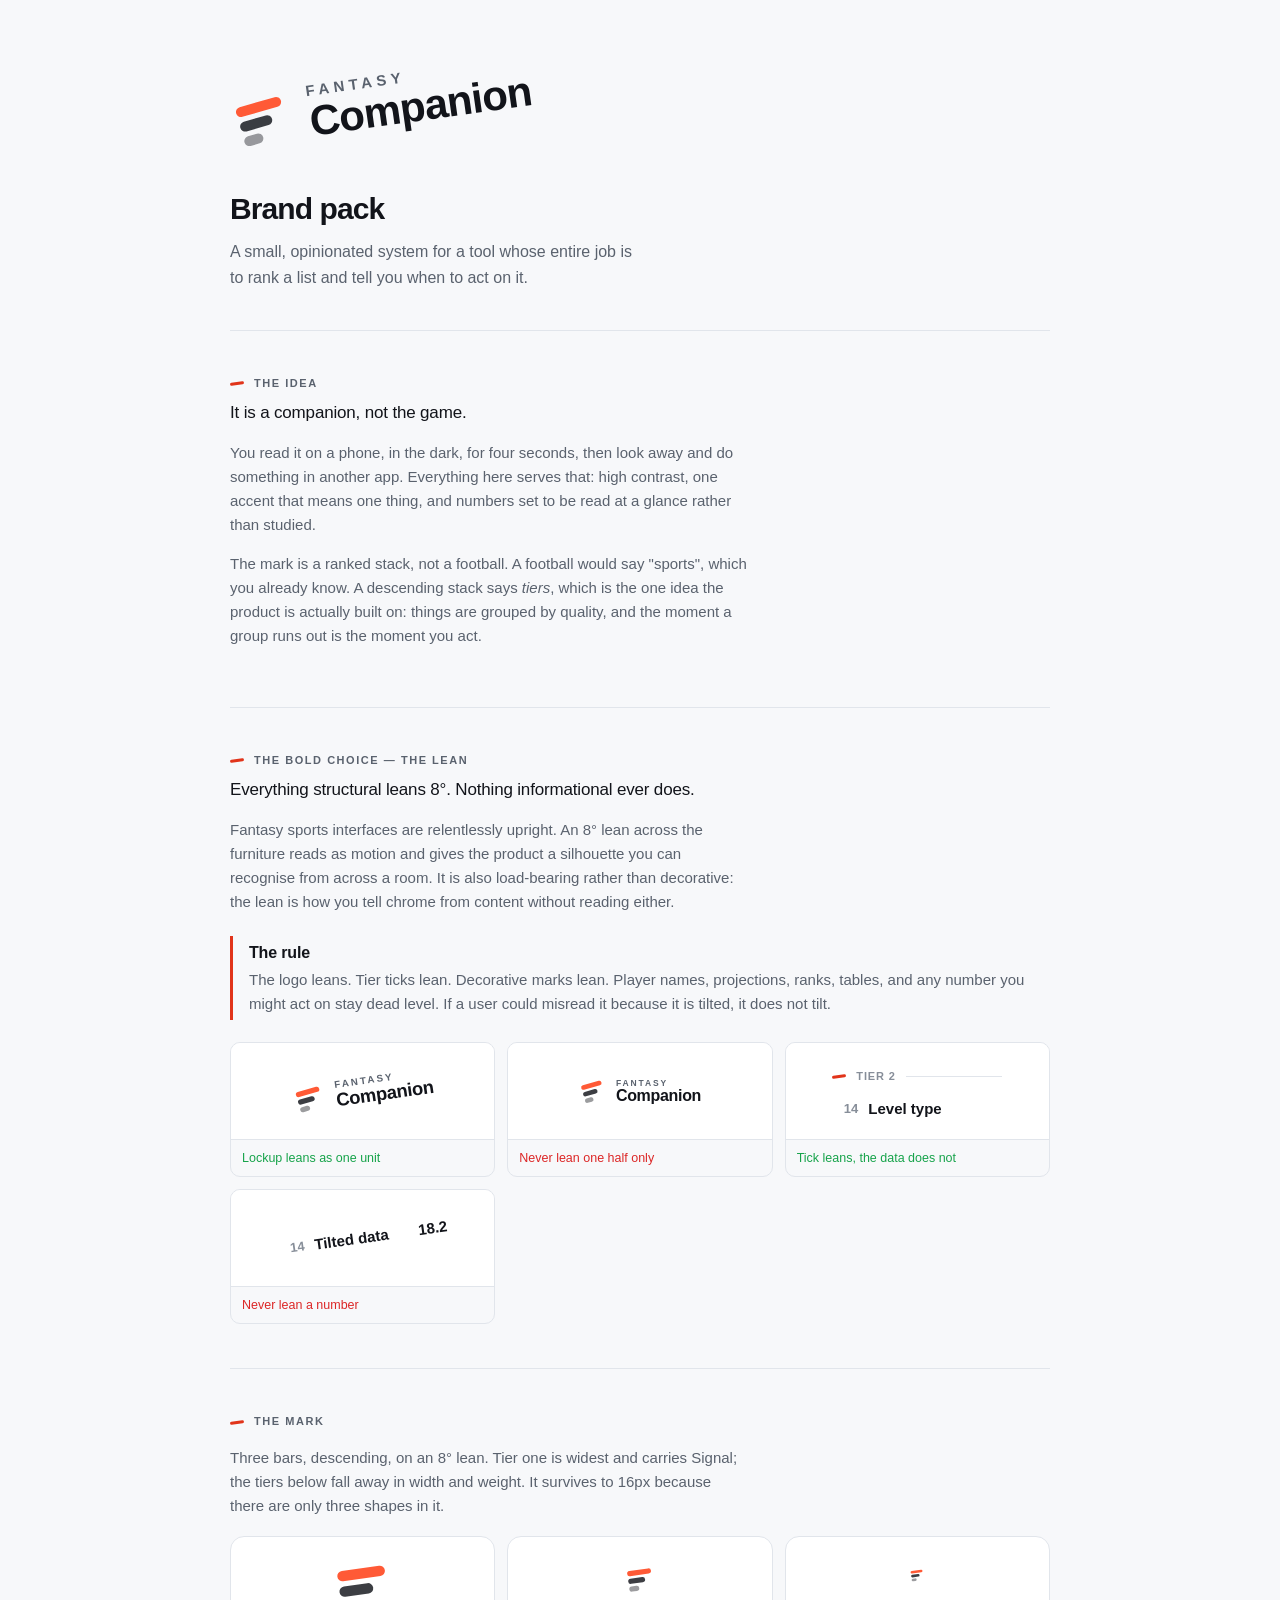
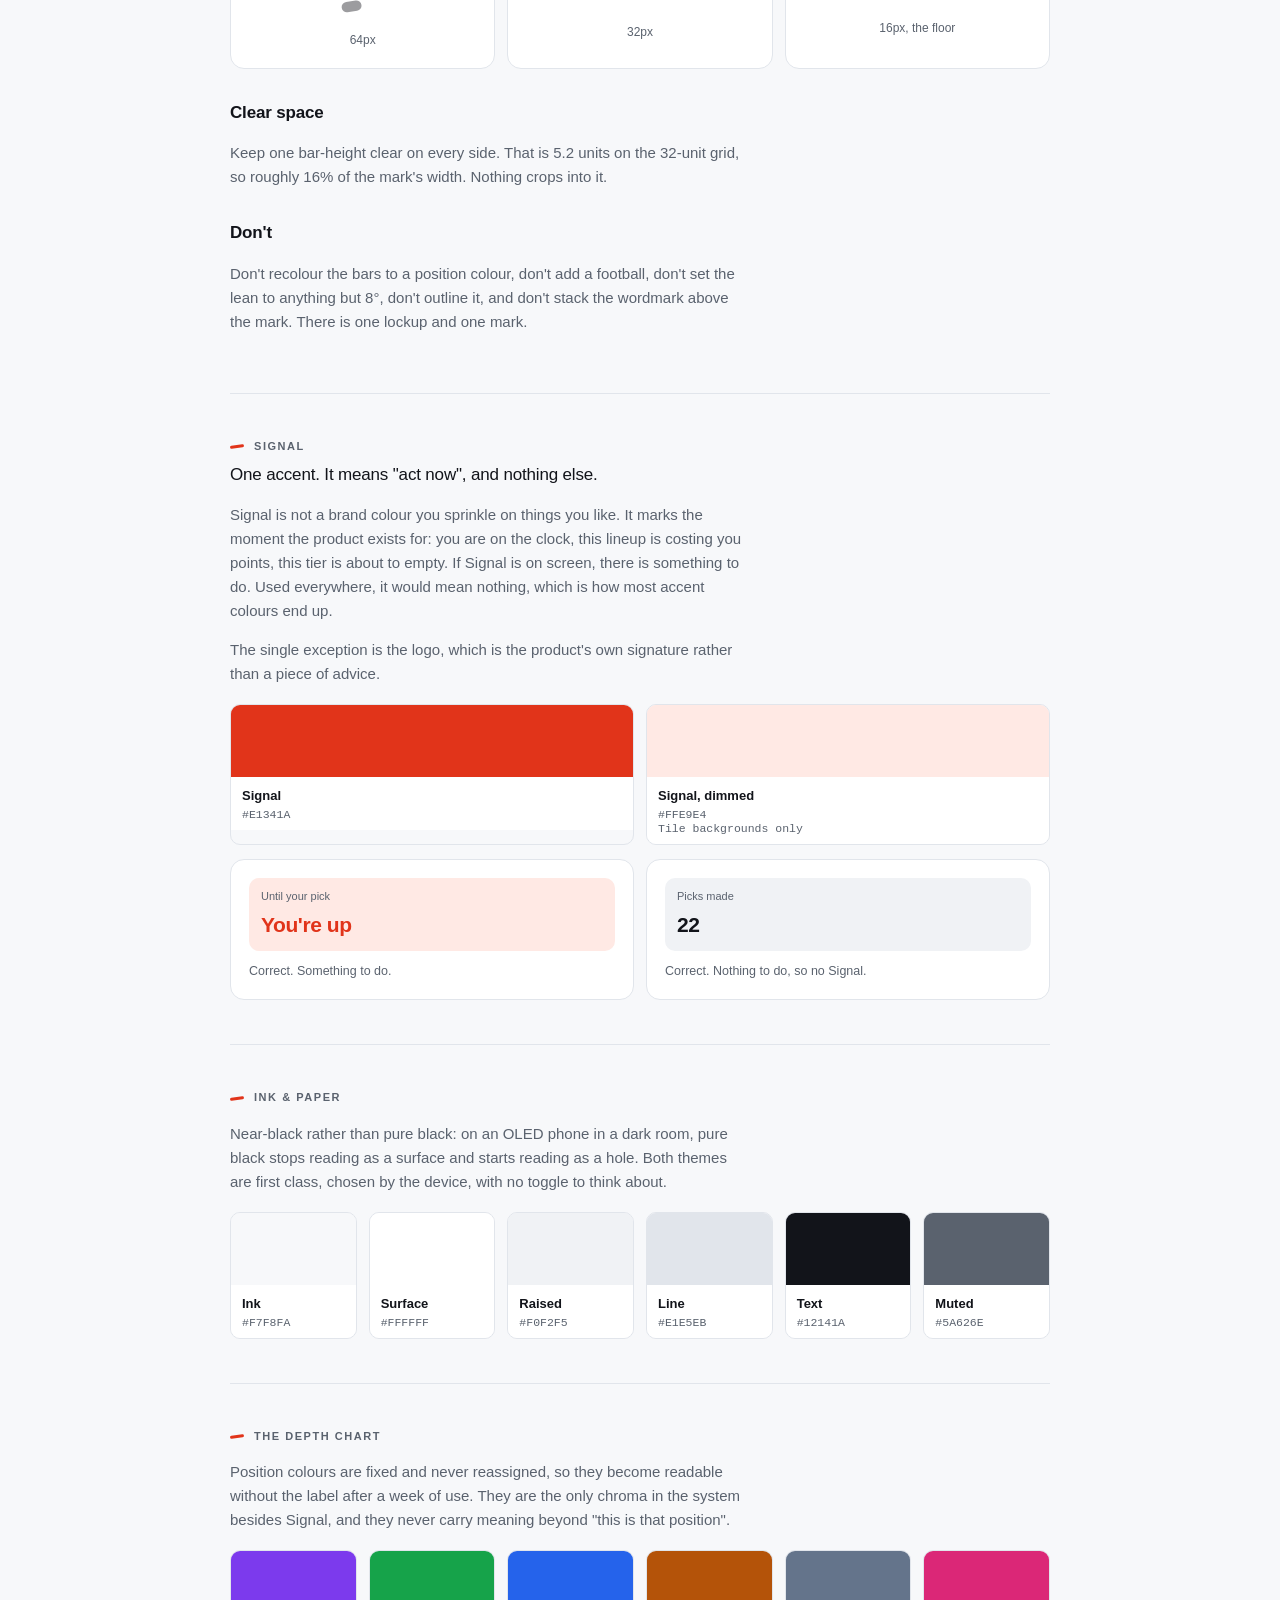
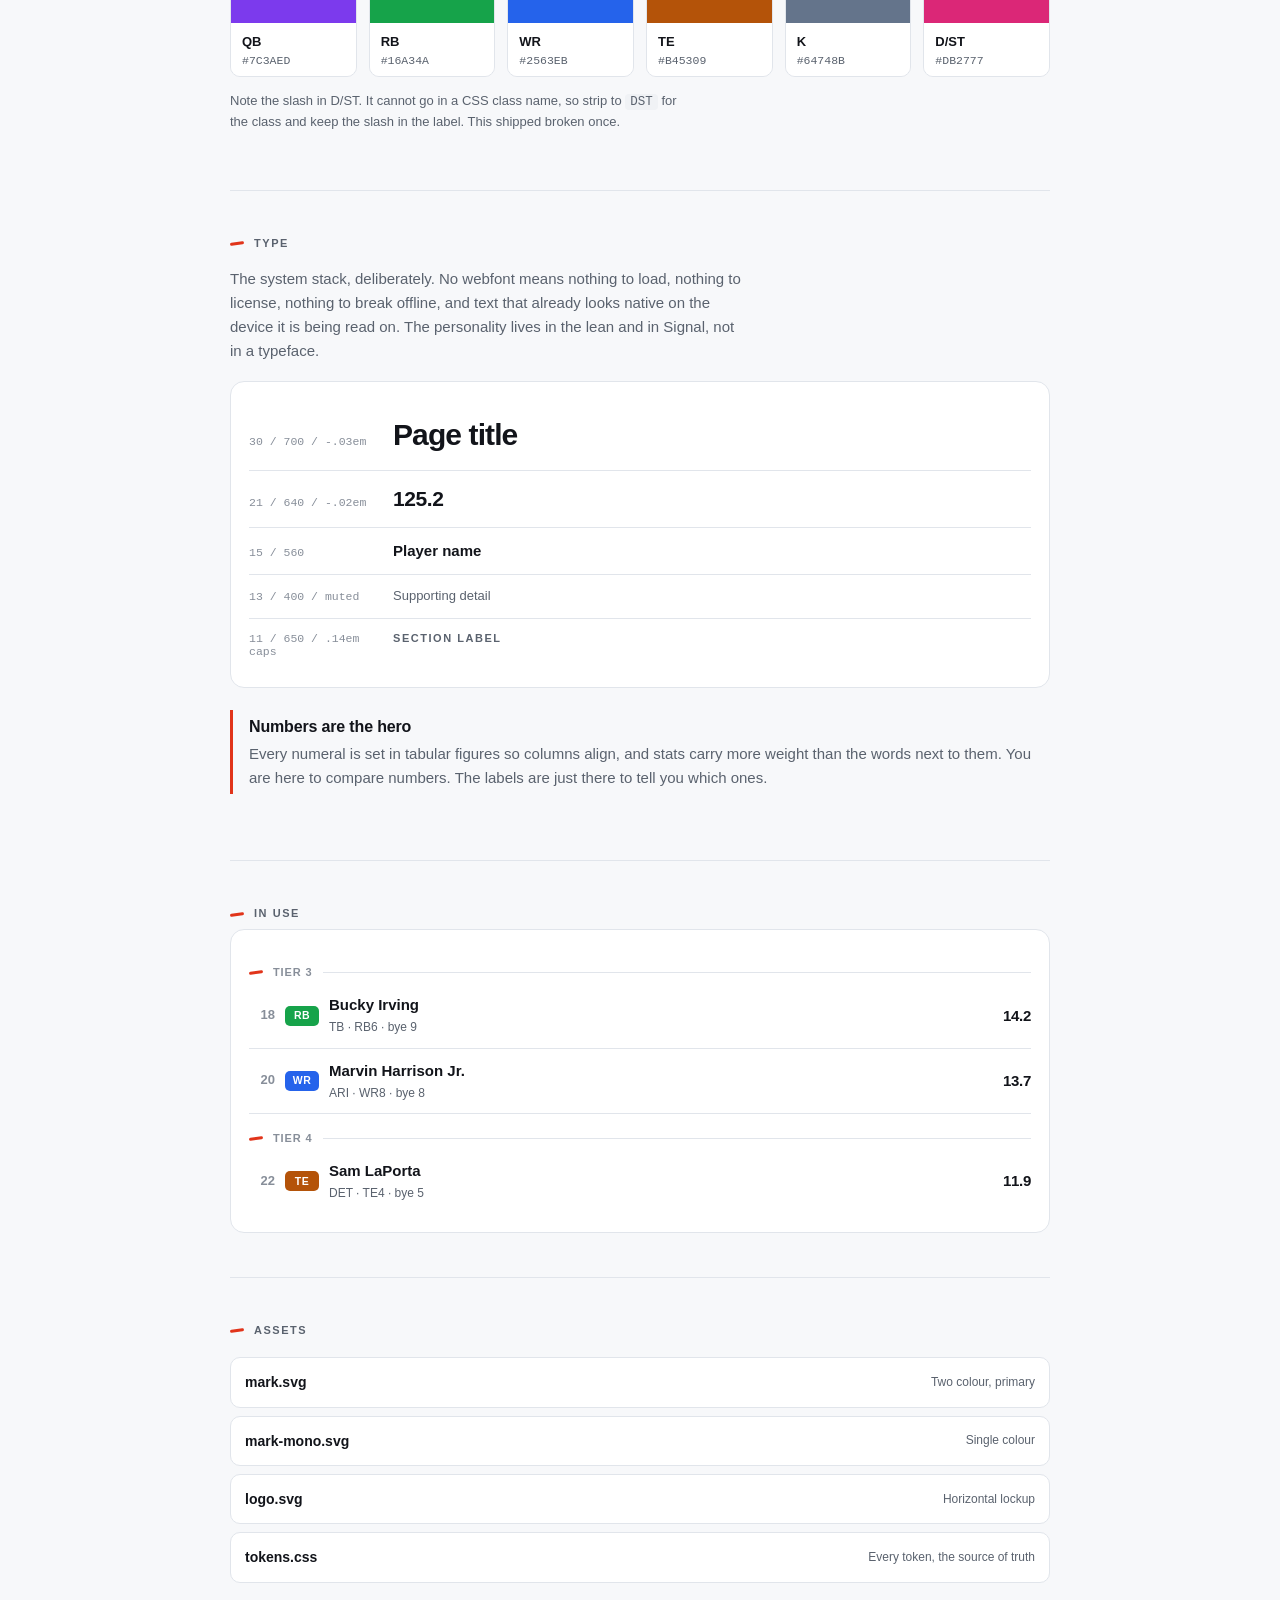
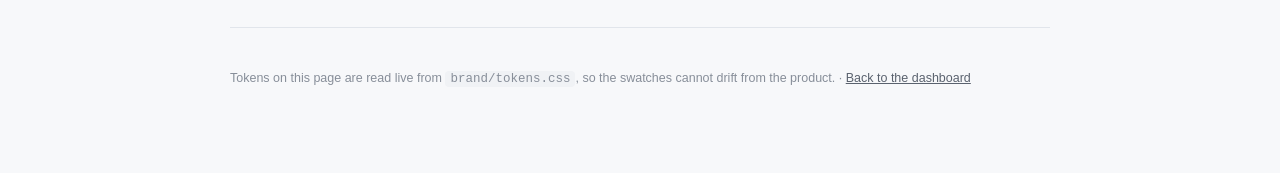
==== docs/brand.html @ 0aa25d02 "Add brand identity, logo and a live brand pack The mark is three descending bars on an 8 degree lean" ====
<!doctype html>
<html lang="en">
<head>
<meta charset="utf-8">
<meta name="viewport" content="width=device-width, initial-scale=1">
<meta name="color-scheme" content="dark light">
<title>Fantasy Companion — Brand</title>
<link rel="icon" href="data:image/svg+xml,%3Csvg%20xmlns%3D%22http%3A%2F%2Fwww.w3.org%2F2000%2Fsvg%22%20viewBox%3D%220%200%2032%2032%22%20width%3D%2232%22%20height%3D%2232%22%20role%3D%22img%22%20aria-label%3D%22Fantasy%20Companion%22%3E%20%3Cg%20transform%3D%22rotate%28-8%2016%2016%29%22%3E%20%3Crect%20x%3D%224%22%20y%3D%226.6%22%20width%3D%2224%22%20height%3D%225.2%22%20rx%3D%222.6%22%20fill%3D%22%23FF5A36%22%2F%3E%20%3Crect%20x%3D%224%22%20y%3D%2214.4%22%20width%3D%2217%22%20height%3D%225.2%22%20rx%3D%222.6%22%20fill%3D%22%23E9EEF2%22%20opacity%3D%22.82%22%2F%3E%20%3Crect%20x%3D%224%22%20y%3D%2222.2%22%20width%3D%2210%22%20height%3D%225.2%22%20rx%3D%222.6%22%20fill%3D%22%23E9EEF2%22%20opacity%3D%22.42%22%2F%3E%20%3C%2Fg%3E%20%3C%2Fsvg%3E">
<link rel="stylesheet" href="brand/tokens.css">
<style>
* { box-sizing: border-box; }
body {
  margin: 0; overflow-x: hidden; background: var(--ink); color: var(--text);
  font: 15px/1.6 var(--font); font-variant-numeric: tabular-nums;
}
.wrap { max-width: 860px; margin: 0 auto; padding: 0 20px 80px; }

/* --- Hero ------------------------------------------------------------- */
.hero { padding: 72px 0 40px; border-bottom: 1px solid var(--line); }
.hero .big { margin: 0 0 44px; }
.hero h1 { margin: 0 0 6px; font-size: 30px; font-weight: 700; letter-spacing: -.03em; }
.hero p { margin: 0; max-width: 46ch; color: var(--muted); font-size: 16px; }

/* --- Sections --------------------------------------------------------- */
section { padding: 44px 0; border-bottom: 1px solid var(--line); }
h2 {
  margin: 0 0 6px; font-size: 11px; font-weight: 650; letter-spacing: .14em;
  text-transform: uppercase; color: var(--muted);
  display: flex; align-items: center; gap: 10px;
}
h3 { margin: 30px 0 8px; font-size: 17px; font-weight: 650; letter-spacing: -.01em; }
p { max-width: 62ch; }
.lede { font-size: 17px; margin: 0 0 4px; max-width: 54ch; letter-spacing: -.01em; }
.muted { color: var(--muted); }
code {
  font: 12.5px/1.5 ui-monospace, SFMono-Regular, Menlo, Consolas, monospace;
  background: var(--surface-2); padding: 1px 5px; border-radius: 4px;
}

/* --- Rule card -------------------------------------------------------- */
.rule {
  border-left: 3px solid var(--signal); padding: 4px 0 4px 16px; margin: 22px 0;
}
.rule b { display: block; font-size: 16px; margin-bottom: 3px; letter-spacing: -.01em; }

/* --- Grids ------------------------------------------------------------ */
.grid { display: grid; gap: 12px; margin-top: 18px; }
.g2 { grid-template-columns: repeat(auto-fit, minmax(230px, 1fr)); }
.g3 { grid-template-columns: repeat(auto-fit, minmax(150px, 1fr)); }
.g6 { grid-template-columns: repeat(auto-fit, minmax(96px, 1fr)); }

.panel {
  background: var(--surface); border: 1px solid var(--line);
  border-radius: var(--radius); padding: 18px;
}

/* --- Swatches --------------------------------------------------------- */
.sw { border-radius: var(--radius-sm); overflow: hidden; border: 1px solid var(--line); }
.sw .chip { height: 72px; }
.sw .info { padding: 9px 11px; background: var(--surface); }
.sw .nm { font-size: 13px; font-weight: 600; }
.sw .hx {
  font: 11.5px ui-monospace, SFMono-Regular, Menlo, Consolas, monospace;
  color: var(--muted); margin-top: 1px; text-transform: uppercase;
}

/* --- Do / Don't ------------------------------------------------------- */
.dd { display: grid; grid-template-columns: repeat(auto-fit, minmax(200px,1fr)); gap: 12px; margin-top: 16px; }
.dd .box { border: 1px solid var(--line); border-radius: var(--radius-sm); overflow: hidden; }
.dd .art {
  height: 96px; display: grid; place-items: center; background: var(--surface);
}
.dd .cap { padding: 8px 11px; font-size: 12.5px; border-top: 1px solid var(--line); }
.dd .yes .cap { color: var(--good); }
.dd .no  .cap { color: var(--bad); }

/* --- Type scale ------------------------------------------------------- */
.type-row {
  display: flex; align-items: baseline; gap: 16px; padding: 11px 0;
  border-bottom: 1px solid var(--line);
}
.type-row:last-child { border-bottom: 0; }
.type-row .spec {
  flex: none; width: 128px;
  font: 11.5px ui-monospace, SFMono-Regular, Menlo, Consolas, monospace;
  color: var(--faint);
}

/* --- Live component samples ------------------------------------------ */
.pos {
  display: inline-flex; align-items: center; justify-content: center;
  min-width: 34px; height: 20px; padding: 0 6px; border-radius: 5px;
  font-size: 10.5px; font-weight: 700; letter-spacing: .05em; color: #0B0D10;
}
.pos.QB{background:var(--qb)} .pos.RB{background:var(--rb)} .pos.WR{background:var(--wr)}
.pos.TE{background:var(--te)} .pos.K{background:var(--k)}  .pos.DST{background:var(--dst)}
@media (prefers-color-scheme: light) { .pos { color: #fff; } }

.stat { background: var(--surface-2); border-radius: var(--radius-sm); padding: 10px 12px; }
.stat .k { font-size: 11px; color: var(--muted); }
.stat .v { font-size: 21px; font-weight: 640; letter-spacing: -.02em; margin-top: 2px; }
.stat.act { background: var(--signal-dim); }
.stat.act .v { color: var(--signal); }

.prow { display: flex; align-items: center; gap: 10px; padding: 10px 0; border-bottom: 1px solid var(--line); }
.prow:last-child { border-bottom: 0; }
.prow .rk { width: 26px; text-align: right; font-size: 13px; font-weight: 620; color: var(--faint); }
.prow .nm { flex: 1; font-size: 15px; font-weight: 560; }
.prow .mt { font-size: 12px; color: var(--muted); margin-top: 1px; }
.prow .rt { font-size: 15px; font-weight: 620; }

.tier {
  display: flex; align-items: center; gap: 10px; margin: 16px 0 2px;
  font-size: 11px; font-weight: 650; letter-spacing: .08em;
  text-transform: uppercase; color: var(--faint);
}
.tier::after { content: ""; flex: 1; height: 1px; background: var(--line); }

.assets a {
  display: flex; align-items: center; gap: 12px; padding: 13px 14px;
  border: 1px solid var(--line); border-radius: var(--radius-sm);
  color: var(--text); text-decoration: none; background: var(--surface);
}
.assets a:hover { border-color: var(--signal); }
.assets .fn { flex: 1; font-size: 14px; font-weight: 560; }
.assets .ds { font-size: 12px; color: var(--muted); }

footer { padding: 40px 0 0; color: var(--faint); font-size: 12.5px; }
footer a { color: var(--muted); }
</style>
</head>
<body>
<div class="wrap">

  <header class="hero">
    <div class="big">
      <span class="fc-lockup fc-lockup--lg">
        <svg class="fc-mark" width="62" height="62" viewBox="0 0 32 32" aria-hidden="true"><g transform="rotate(-8 16 16)"><rect x="4" y="6.6" width="24" height="5.2" rx="2.6" fill="#FF5A36"/><rect x="4" y="14.4" width="17" height="5.2" rx="2.6" fill="currentColor" opacity=".82"/><rect x="4" y="22.2" width="10" height="5.2" rx="2.6" fill="currentColor" opacity=".42"/></g></svg>
        <span class="fc-word"><span class="kicker">Fantasy</span><span class="name">Companion</span></span>
      </span>
    </div>
    <h1>Brand pack</h1>
    <p>A small, opinionated system for a tool whose entire job is to rank a list
       and tell you when to act on it.</p>
  </header>

  <section>
    <h2><span class="fc-tick"></span> The idea</h2>
    <p class="lede">It is a companion, not the game.</p>
    <p class="muted">You read it on a phone, in the dark, for four seconds, then look
      away and do something in another app. Everything here serves that: high contrast,
      one accent that means one thing, and numbers set to be read at a glance rather
      than studied.</p>
    <p class="muted">The mark is a ranked stack, not a football. A football would say
      "sports", which you already know. A descending stack says <em>tiers</em>, which is
      the one idea the product is actually built on: things are grouped by quality, and
      the moment a group runs out is the moment you act.</p>
  </section>

  <section>
    <h2><span class="fc-tick"></span> The bold choice — the lean</h2>
    <p class="lede">Everything structural leans 8°. Nothing informational ever does.</p>
    <p class="muted">Fantasy sports interfaces are relentlessly upright. An 8° lean across
      the furniture reads as motion and gives the product a silhouette you can recognise
      from across a room. It is also load-bearing rather than decorative: the lean is how
      you tell chrome from content without reading either.</p>

    <div class="rule">
      <b>The rule</b>
      <span class="muted">The logo leans. Tier ticks lean. Decorative marks lean.
      Player names, projections, ranks, tables, and any number you might act on stay
      dead level. If a user could misread it because it is tilted, it does not tilt.</span>
    </div>

    <div class="dd">
      <div class="box yes">
        <div class="art">
          <span class="fc-lockup" style="transform:rotate(-8deg) scale(1.15)">
            <svg class="fc-mark" width="28" height="28" viewBox="0 0 32 32" aria-hidden="true"><g transform="rotate(-8 16 16)"><rect x="4" y="6.6" width="24" height="5.2" rx="2.6" fill="#FF5A36"/><rect x="4" y="14.4" width="17" height="5.2" rx="2.6" fill="currentColor" opacity=".82"/><rect x="4" y="22.2" width="10" height="5.2" rx="2.6" fill="currentColor" opacity=".42"/></g></svg>
            <span class="fc-word"><span class="kicker">Fantasy</span><span class="name">Companion</span></span>
          </span>
        </div>
        <div class="cap">Lockup leans as one unit</div>
      </div>
      <div class="box no">
        <div class="art">
          <span class="fc-lockup" style="transform:none">
            <span style="transform:rotate(-8deg);display:inline-flex"><svg class="fc-mark" width="28" height="28" viewBox="0 0 32 32" aria-hidden="true"><g transform="rotate(-8 16 16)"><rect x="4" y="6.6" width="24" height="5.2" rx="2.6" fill="#FF5A36"/><rect x="4" y="14.4" width="17" height="5.2" rx="2.6" fill="currentColor" opacity=".82"/><rect x="4" y="22.2" width="10" height="5.2" rx="2.6" fill="currentColor" opacity=".42"/></g></svg></span>
            <span class="fc-word"><span class="kicker">Fantasy</span><span class="name">Companion</span></span>
          </span>
        </div>
        <div class="cap">Never lean one half only</div>
      </div>
      <div class="box yes">
        <div class="art">
          <div style="width:170px">
            <div class="tier"><span class="fc-tick"></span> Tier 2</div>
            <div class="prow"><span class="rk">14</span><span class="nm">Level type</span></div>
          </div>
        </div>
        <div class="cap">Tick leans, the data does not</div>
      </div>
      <div class="box no">
        <div class="art">
          <div style="width:170px;transform:rotate(-8deg)">
            <div class="prow"><span class="rk">14</span><span class="nm">Tilted data</span><span class="rt">18.2</span></div>
          </div>
        </div>
        <div class="cap">Never lean a number</div>
      </div>
    </div>
  </section>

  <section>
    <h2><span class="fc-tick"></span> The mark</h2>
    <p class="muted">Three bars, descending, on an 8° lean. Tier one is widest and carries
      Signal; the tiers below fall away in width and weight. It survives to 16px because
      there are only three shapes in it.</p>

    <div class="grid g3">
      <div class="panel" style="display:grid;place-items:center;gap:12px">
        <svg width="64" height="64" viewBox="0 0 32 32" style="color:var(--text)"><g transform="rotate(-8 16 16)"><rect x="4" y="6.6" width="24" height="5.2" rx="2.6" fill="#FF5A36"/><rect x="4" y="14.4" width="17" height="5.2" rx="2.6" fill="currentColor" opacity=".82"/><rect x="4" y="22.2" width="10" height="5.2" rx="2.6" fill="currentColor" opacity=".42"/></g></svg>
        <span class="ds muted" style="font-size:12px">64px</span>
      </div>
      <div class="panel" style="display:grid;place-items:center;gap:12px">
        <svg width="32" height="32" viewBox="0 0 32 32" style="color:var(--text)"><g transform="rotate(-8 16 16)"><rect x="4" y="6.6" width="24" height="5.2" rx="2.6" fill="#FF5A36"/><rect x="4" y="14.4" width="17" height="5.2" rx="2.6" fill="currentColor" opacity=".82"/><rect x="4" y="22.2" width="10" height="5.2" rx="2.6" fill="currentColor" opacity=".42"/></g></svg>
        <span class="ds muted" style="font-size:12px">32px</span>
      </div>
      <div class="panel" style="display:grid;place-items:center;gap:12px">
        <svg width="16" height="16" viewBox="0 0 32 32" style="color:var(--text)"><g transform="rotate(-8 16 16)"><rect x="4" y="6.6" width="24" height="5.2" rx="2.6" fill="#FF5A36"/><rect x="4" y="14.4" width="17" height="5.2" rx="2.6" fill="currentColor" opacity=".82"/><rect x="4" y="22.2" width="10" height="5.2" rx="2.6" fill="currentColor" opacity=".42"/></g></svg>
        <span class="ds muted" style="font-size:12px">16px, the floor</span>
      </div>
    </div>

    <h3>Clear space</h3>
    <p class="muted">Keep one bar-height clear on every side. That is 5.2 units on the
      32-unit grid, so roughly 16% of the mark's width. Nothing crops into it.</p>

    <h3>Don't</h3>
    <p class="muted">Don't recolour the bars to a position colour, don't add a football,
      don't set the lean to anything but 8°, don't outline it, and don't stack the wordmark
      above the mark. There is one lockup and one mark.</p>
  </section>

  <section>
    <h2><span class="fc-tick"></span> Signal</h2>
    <p class="lede">One accent. It means "act now", and nothing else.</p>
    <p class="muted">Signal is not a brand colour you sprinkle on things you like. It marks
      the moment the product exists for: you are on the clock, this lineup is costing you
      points, this tier is about to empty. If Signal is on screen, there is something to do.
      Used everywhere, it would mean nothing, which is how most accent colours end up.</p>
    <p class="muted">The single exception is the logo, which is the product's own signature
      rather than a piece of advice.</p>

    <div class="grid g2">
      <div class="sw"><div class="chip" style="background:var(--signal)"></div>
        <div class="info"><div class="nm">Signal</div><div class="hx" id="hxSignal">#FF5A36</div></div></div>
      <div class="sw"><div class="chip" style="background:var(--signal-dim)"></div>
        <div class="info"><div class="nm">Signal, dimmed</div><div class="hx" id="hxSignalDim">#3A1A12</div>
        <div class="hx" style="text-transform:none">Tile backgrounds only</div></div></div>
    </div>

    <div class="grid g2" style="margin-top:14px">
      <div class="panel"><div class="stat act"><div class="k">Until your pick</div>
        <div class="v">You're up</div></div>
        <p class="muted" style="font-size:12.5px;margin:10px 0 0">Correct. Something to do.</p></div>
      <div class="panel"><div class="stat"><div class="k">Picks made</div>
        <div class="v">22</div></div>
        <p class="muted" style="font-size:12.5px;margin:10px 0 0">Correct. Nothing to do, so no Signal.</p></div>
    </div>
  </section>

  <section>
    <h2><span class="fc-tick"></span> Ink &amp; paper</h2>
    <p class="muted">Near-black rather than pure black: on an OLED phone in a dark room, pure
      black stops reading as a surface and starts reading as a hole. Both themes are first
      class, chosen by the device, with no toggle to think about.</p>
    <div class="grid g6">
      <div class="sw"><div class="chip" style="background:var(--ink)"></div><div class="info"><div class="nm">Ink</div><div class="hx" id="hxInk"></div></div></div>
      <div class="sw"><div class="chip" style="background:var(--surface)"></div><div class="info"><div class="nm">Surface</div><div class="hx" id="hxSurface"></div></div></div>
      <div class="sw"><div class="chip" style="background:var(--surface-2)"></div><div class="info"><div class="nm">Raised</div><div class="hx" id="hxSurface2"></div></div></div>
      <div class="sw"><div class="chip" style="background:var(--line)"></div><div class="info"><div class="nm">Line</div><div class="hx" id="hxLine"></div></div></div>
      <div class="sw"><div class="chip" style="background:var(--text)"></div><div class="info"><div class="nm">Text</div><div class="hx" id="hxText"></div></div></div>
      <div class="sw"><div class="chip" style="background:var(--muted)"></div><div class="info"><div class="nm">Muted</div><div class="hx" id="hxMuted"></div></div></div>
    </div>
  </section>

  <section>
    <h2><span class="fc-tick"></span> The depth chart</h2>
    <p class="muted">Position colours are fixed and never reassigned, so they become
      readable without the label after a week of use. They are the only chroma in the
      system besides Signal, and they never carry meaning beyond "this is that position".</p>
    <div class="grid g6">
      <div class="sw"><div class="chip" style="background:var(--qb)"></div><div class="info"><div class="nm">QB</div><div class="hx" id="hxQb"></div></div></div>
      <div class="sw"><div class="chip" style="background:var(--rb)"></div><div class="info"><div class="nm">RB</div><div class="hx" id="hxRb"></div></div></div>
      <div class="sw"><div class="chip" style="background:var(--wr)"></div><div class="info"><div class="nm">WR</div><div class="hx" id="hxWr"></div></div></div>
      <div class="sw"><div class="chip" style="background:var(--te)"></div><div class="info"><div class="nm">TE</div><div class="hx" id="hxTe"></div></div></div>
      <div class="sw"><div class="chip" style="background:var(--k)"></div><div class="info"><div class="nm">K</div><div class="hx" id="hxK"></div></div></div>
      <div class="sw"><div class="chip" style="background:var(--dst)"></div><div class="info"><div class="nm">D/ST</div><div class="hx" id="hxDst"></div></div></div>
    </div>
    <p class="muted" style="margin-top:14px;font-size:13px">Note the slash in D/ST. It cannot
      go in a CSS class name, so strip to <code>DST</code> for the class and keep the slash
      in the label. This shipped broken once.</p>
  </section>

  <section>
    <h2><span class="fc-tick"></span> Type</h2>
    <p class="muted">The system stack, deliberately. No webfont means nothing to load, nothing
      to license, nothing to break offline, and text that already looks native on the device
      it is being read on. The personality lives in the lean and in Signal, not in a typeface.</p>

    <div class="panel" style="margin-top:18px">
      <div class="type-row"><span class="spec">30 / 700 / -.03em</span><span style="font-size:30px;font-weight:700;letter-spacing:-.03em">Page title</span></div>
      <div class="type-row"><span class="spec">21 / 640 / -.02em</span><span class="fc-num" style="font-size:21px">125.2</span></div>
      <div class="type-row"><span class="spec">15 / 560</span><span style="font-size:15px;font-weight:560">Player name</span></div>
      <div class="type-row"><span class="spec">13 / 400 / muted</span><span style="font-size:13px" class="muted">Supporting detail</span></div>
      <div class="type-row"><span class="spec">11 / 650 / .14em caps</span><span style="font-size:11px;font-weight:650;letter-spacing:.14em;text-transform:uppercase" class="muted">Section label</span></div>
    </div>

    <div class="rule">
      <b>Numbers are the hero</b>
      <span class="muted">Every numeral is set in tabular figures so columns align, and stats
      carry more weight than the words next to them. You are here to compare numbers. The
      labels are just there to tell you which ones.</span>
    </div>
  </section>

  <section>
    <h2><span class="fc-tick"></span> In use</h2>
    <div class="panel">
      <div class="tier"><span class="fc-tick"></span> Tier 3</div>
      <div class="prow"><span class="rk">18</span><span class="pos RB">RB</span>
        <span><span class="nm">Bucky Irving</span><div class="mt">TB · RB6 · bye 9</div></span>
        <span style="flex:1"></span><span class="rt fc-num">14.2</span></div>
      <div class="prow"><span class="rk">20</span><span class="pos WR">WR</span>
        <span><span class="nm">Marvin Harrison Jr.</span><div class="mt">ARI · WR8 · bye 8</div></span>
        <span style="flex:1"></span><span class="rt fc-num">13.7</span></div>
      <div class="tier"><span class="fc-tick"></span> Tier 4</div>
      <div class="prow"><span class="rk">22</span><span class="pos TE">TE</span>
        <span><span class="nm">Sam LaPorta</span><div class="mt">DET · TE4 · bye 5</div></span>
        <span style="flex:1"></span><span class="rt fc-num">11.9</span></div>
    </div>
  </section>

  <section class="assets">
    <h2><span class="fc-tick"></span> Assets</h2>
    <div class="grid" style="gap:8px">
      <a href="brand/mark.svg" download><span class="fn">mark.svg</span><span class="ds">Two colour, primary</span></a>
      <a href="brand/mark-mono.svg" download><span class="fn">mark-mono.svg</span><span class="ds">Single colour</span></a>
      <a href="brand/logo.svg" download><span class="fn">logo.svg</span><span class="ds">Horizontal lockup</span></a>
      <a href="brand/tokens.css" download><span class="fn">tokens.css</span><span class="ds">Every token, the source of truth</span></a>
    </div>
  </section>

  <footer>
    Tokens on this page are read live from <code>brand/tokens.css</code>, so the swatches
    cannot drift from the product. &middot; <a href="./">Back to the dashboard</a>
  </footer>
</div>

<script>
/* Swatch hex values are read from the live computed styles rather than typed
   here, so a token change in tokens.css updates this page automatically and a
   stale swatch is impossible. */
const s = getComputedStyle(document.documentElement);
const toHex = (v) => {
  v = v.trim();
  if (v.startsWith("#")) return v.toUpperCase();
  const m = v.match(/(\d+(?:\.\d+)?)/g);
  if (!m) return v;
  return "#" + m.slice(0, 3).map(n => Number(n).toString(16).padStart(2, "0")).join("").toUpperCase();
};
const map = {
  hxSignal:"--signal", hxSignalDim:"--signal-dim", hxInk:"--ink", hxSurface:"--surface",
  hxSurface2:"--surface-2", hxLine:"--line", hxText:"--text", hxMuted:"--muted",
  hxQb:"--qb", hxRb:"--rb", hxWr:"--wr", hxTe:"--te", hxK:"--k", hxDst:"--dst",
};
for (const [id, token] of Object.entries(map)) {
  const node = document.getElementById(id);
  if (node) node.textContent = toHex(s.getPropertyValue(token));
}
</script>
</body>
</html>
---- docs/brand/tokens.css ----
/* ===========================================================================
   FANTASY COMPANION — DESIGN TOKENS
   The single source of truth. The dashboard and the brand pack both load this
   file, so a value changed here changes everywhere and the two cannot drift.
   =========================================================================== */

:root {
  /* --- Ink & Paper -------------------------------------------------------
     Near-black rather than pure black. Pure black on an OLED phone in a dark
     room is a hole in the screen; a few points of lift keeps the surfaces
     reading as surfaces. */
  --ink:        #0C0D10;
  --surface:    #15171C;
  --surface-2:  #1C1F26;
  --line:       #272B34;
  --text:       #ECEEF2;
  --muted:      #939AA6;
  --faint:      #676E7A;

  /* --- Signal ------------------------------------------------------------
     One accent, and it means one thing: act now. Not decoration. The only
     place it appears without that meaning is the logo itself. */
  --signal:     #FF5A36;
  --signal-dim: #3A1A12;

  /* Kept as an alias so existing component CSS keeps working. */
  --hot: var(--signal);

  /* --- The Depth Chart ---------------------------------------------------
     Position colours. Fixed, learnable, never reassigned. These are the only
     other chroma in the system. */
  --qb:  #A78BFA;
  --rb:  #4ADE80;
  --wr:  #60A5FA;
  --te:  #FBBF24;
  --k:   #94A3B8;
  --dst: #F472B6;

  /* --- Status ------------------------------------------------------------ */
  --good: #4ADE80;
  --warn: #FBBF24;
  --bad:  #F87171;

  /* --- Form -------------------------------------------------------------- */
  --lean: -8deg;          /* the system lean. chrome only, never data. */
  --radius: 14px;
  --radius-sm: 10px;
  --shadow: 0 1px 2px rgba(0,0,0,.4), 0 8px 24px rgba(0,0,0,.18);

  /* --- Type -------------------------------------------------------------- */
  --font: -apple-system, BlinkMacSystemFont, "Segoe UI", Roboto, Helvetica, Arial, sans-serif;
}

@media (prefers-color-scheme: light) {
  :root {
    --ink:       #F7F8FA;
    --surface:   #FFFFFF;
    --surface-2: #F0F2F5;
    --line:      #E1E5EB;
    --text:      #12141A;
    --muted:     #5A626E;
    --faint:     #878E99;

    /* Signal darkens on paper. The dark-mode orange fails contrast as text
       on white, and an accent that can only be used as a fill is only half
       an accent. */
    --signal:     #E1341A;
    --signal-dim: #FFE9E4;

    --qb:  #7C3AED;
    --rb:  #16A34A;
    --wr:  #2563EB;
    --te:  #B45309;
    --k:   #64748B;
    --dst: #DB2777;

    --good: #16A34A;
    --warn: #B45309;
    --bad:  #DC2626;

    --shadow: 0 1px 2px rgba(16,24,40,.05), 0 8px 24px rgba(16,24,40,.06);
  }
}

/* ===========================================================================
   BRAND PRIMITIVES
   =========================================================================== */

/* The lockup. Mark and wordmark lean as one unit, never independently. */
.fc-lockup {
  display: inline-flex; align-items: center; gap: 9px;
  transform: rotate(var(--lean));
  transform-origin: center;
}
.fc-mark { display: block; flex: none; color: var(--text); }
.fc-word { line-height: 1; }
.fc-word .kicker {
  display: block; font-size: 8.5px; font-weight: 650;
  letter-spacing: .22em; color: var(--muted); text-transform: uppercase;
}
.fc-word .name {
  display: block; font-size: 16px; font-weight: 700;
  letter-spacing: -.02em; color: var(--text); margin-top: 1px;
}

/* Display size. Scaling the small lockup with transform: scale() looks the
   same at a glance but lays out at the original size, so the overflow blows
   out the page's scroll width. Size the parts instead. */
.fc-lockup--lg { gap: 16px; }
.fc-lockup--lg .fc-word .kicker { font-size: 15px; letter-spacing: .3em; }
.fc-lockup--lg .fc-word .name { font-size: 42px; margin-top: 3px; }

/* The tier tick. One bar lifted straight out of the mark, reused as the
   marker on every tier divider in the product. */
.fc-tick {
  display: inline-block; width: 14px; height: 3px; border-radius: 2px;
  background: var(--signal); transform: rotate(var(--lean)); flex: none;
}

/* Numerals are the hero. Tabular figures everywhere so columns of numbers
   line up, and a tighter track at display sizes. */
.fc-num { font-variant-numeric: tabular-nums; letter-spacing: -.02em; font-weight: 640; }
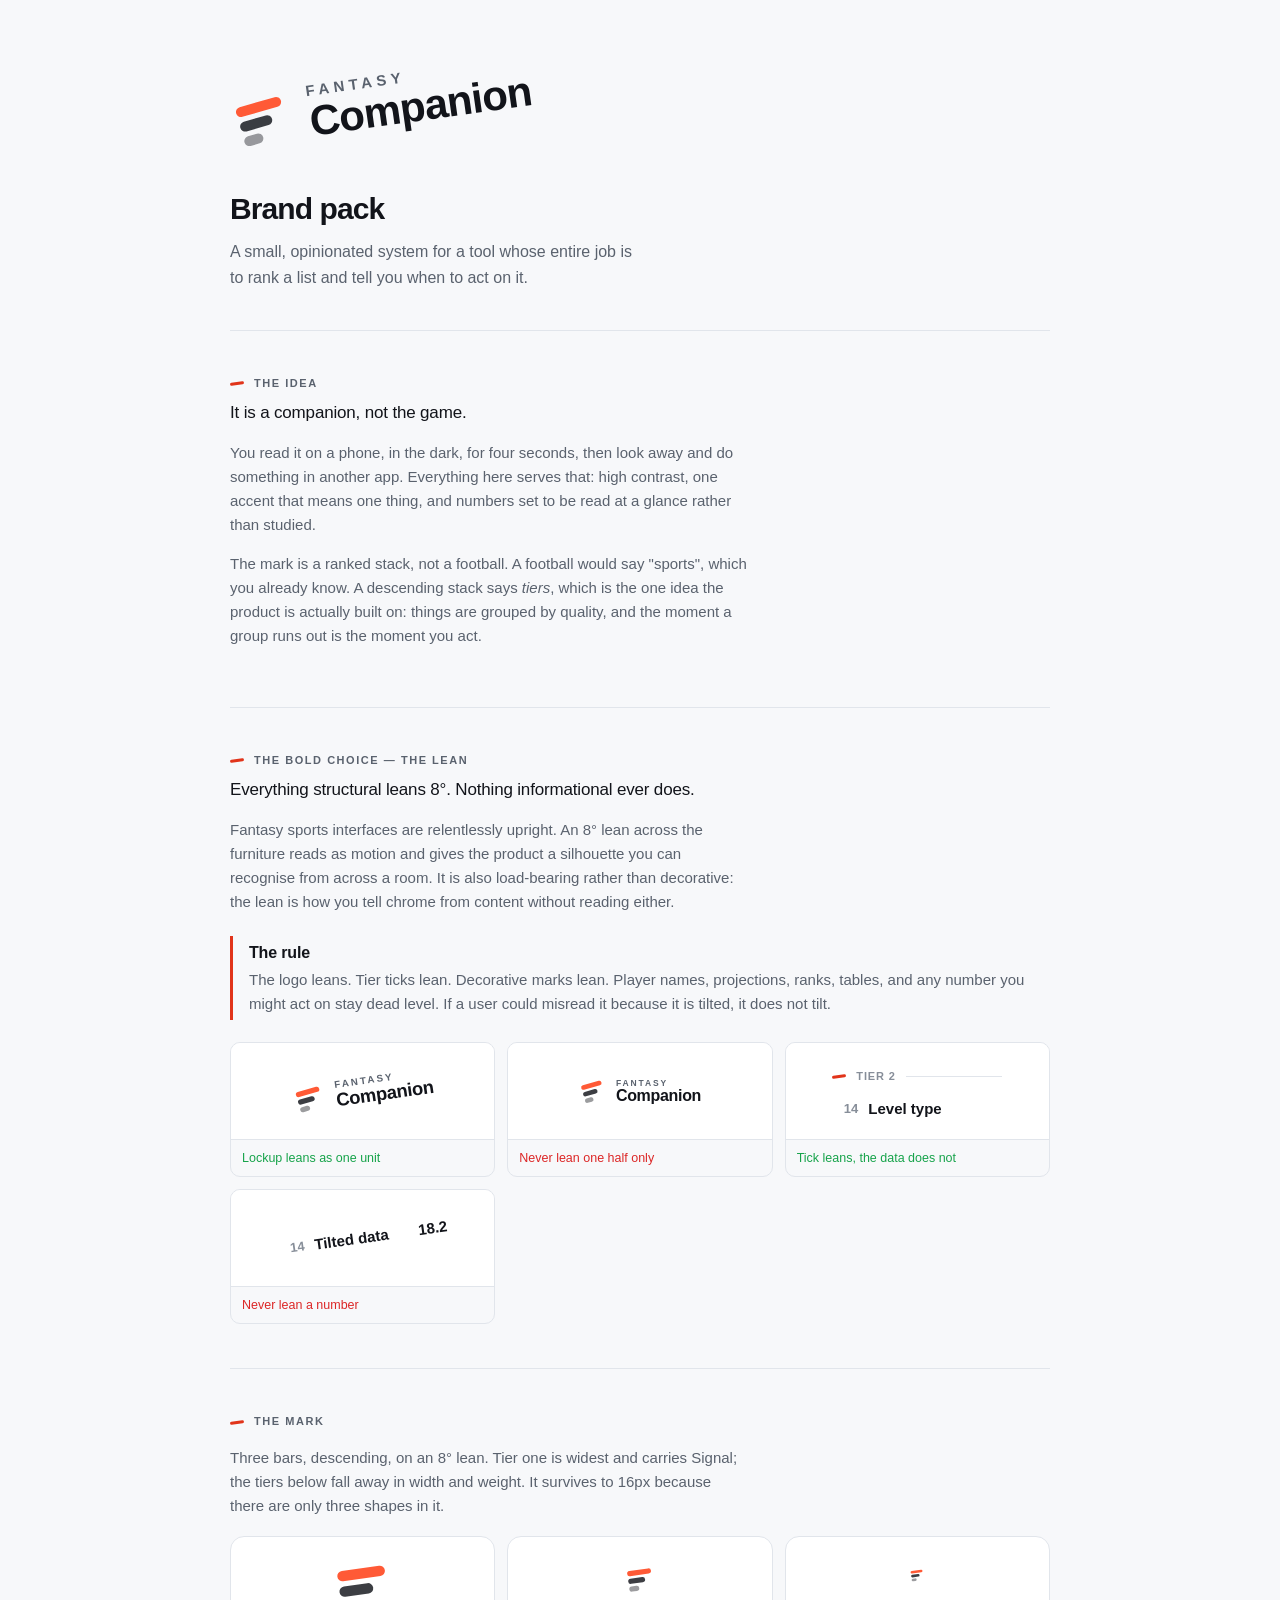
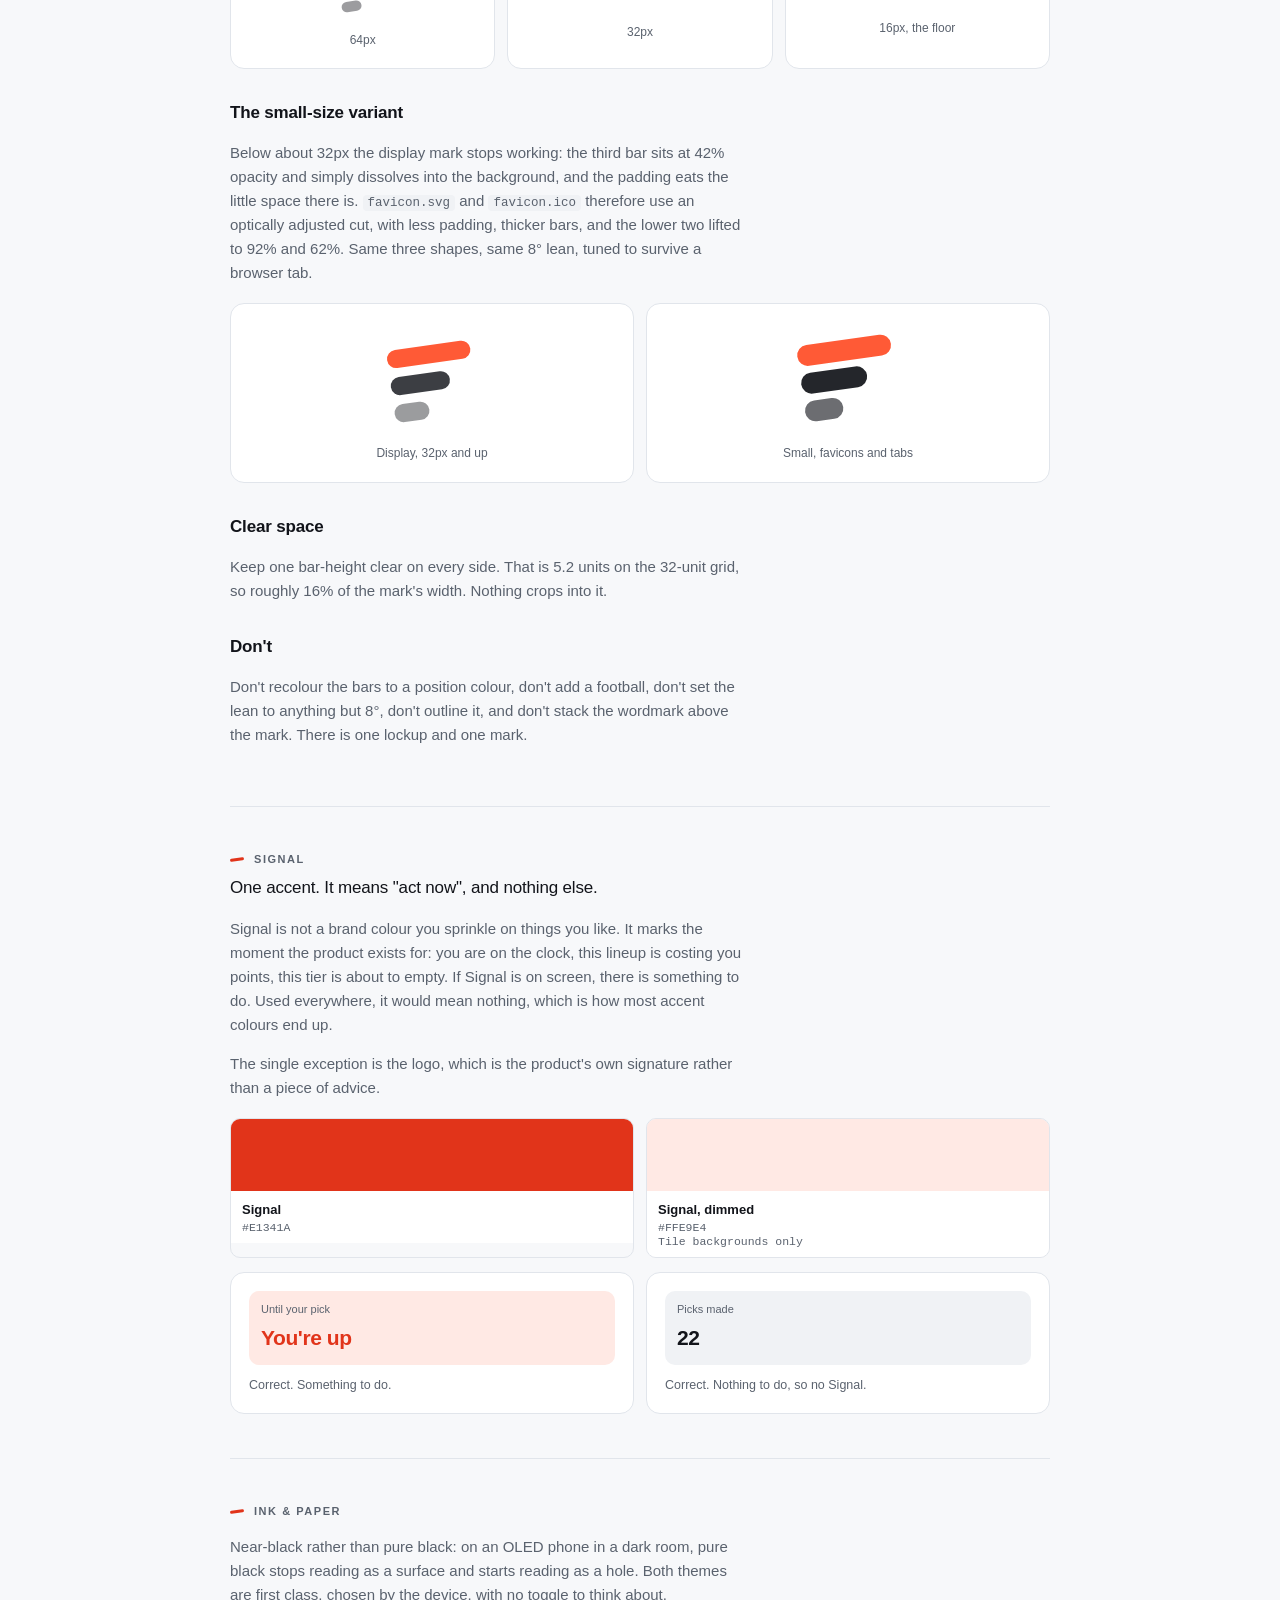
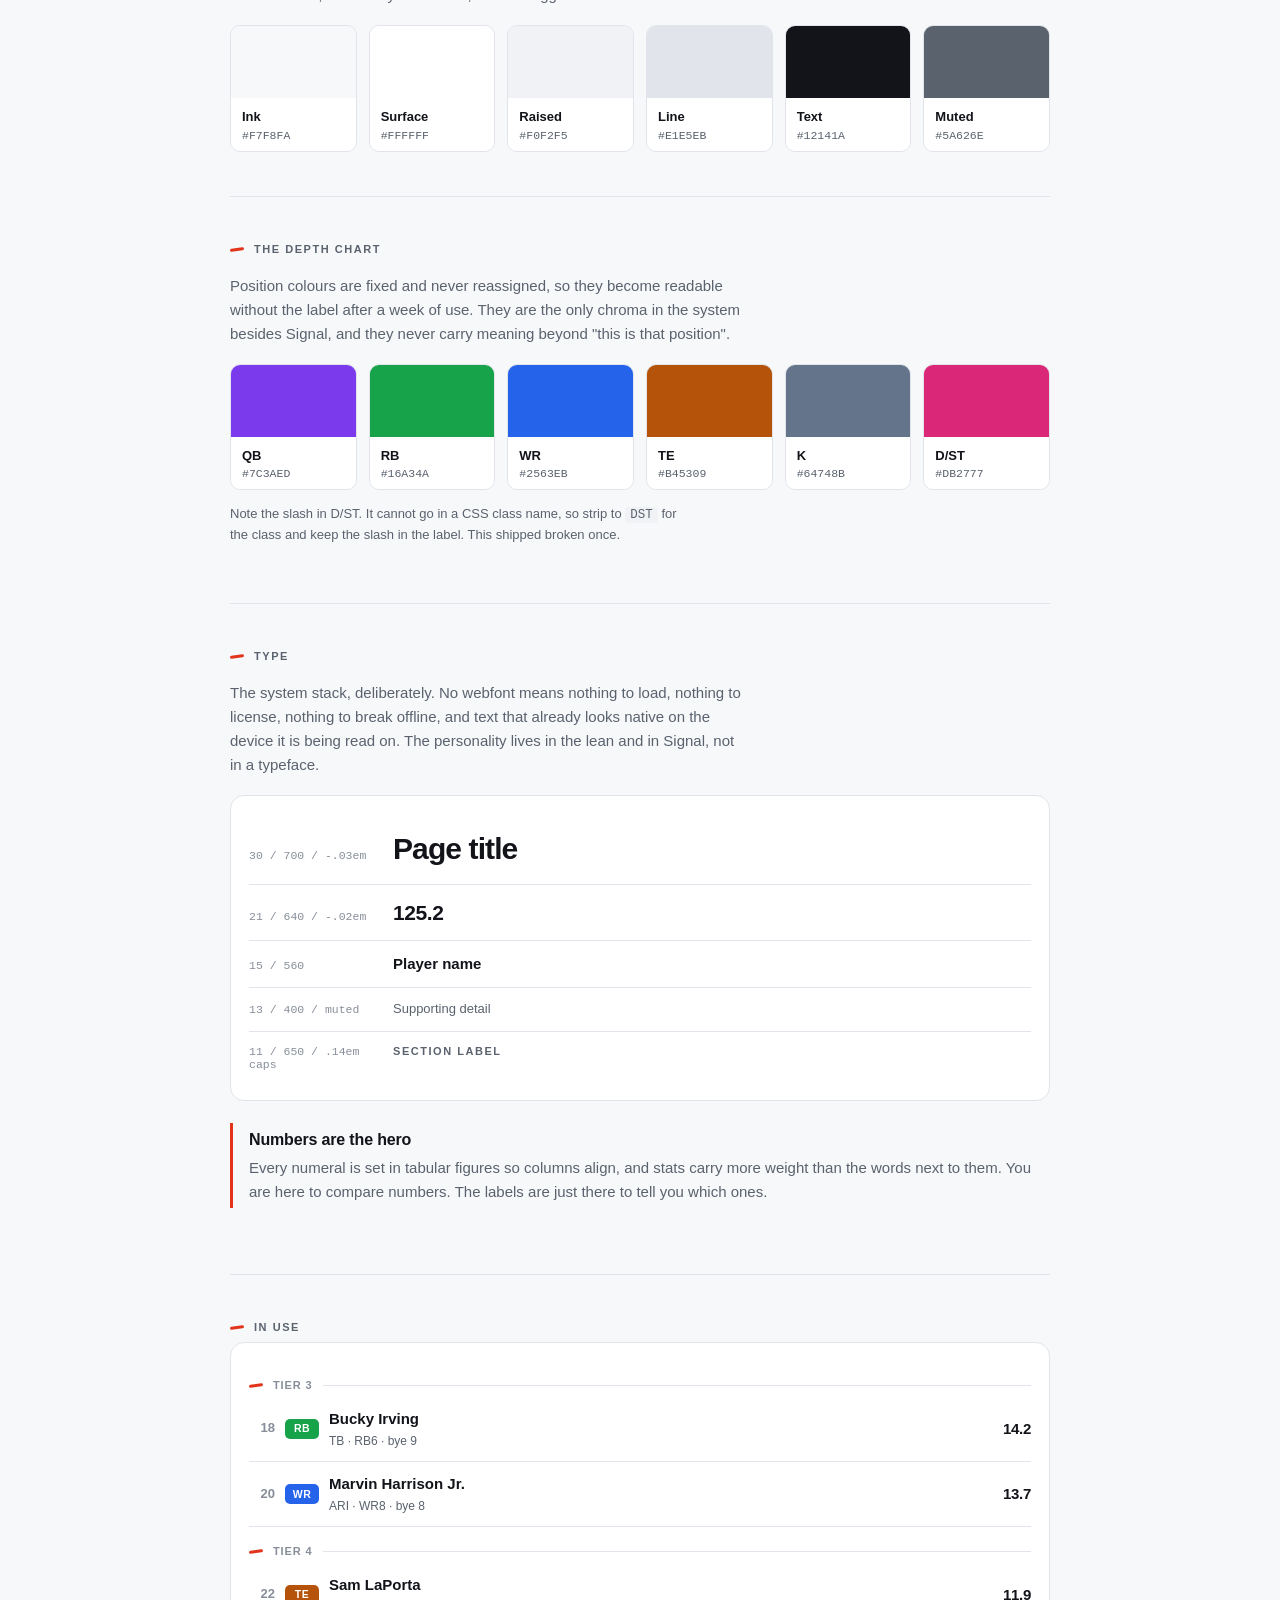
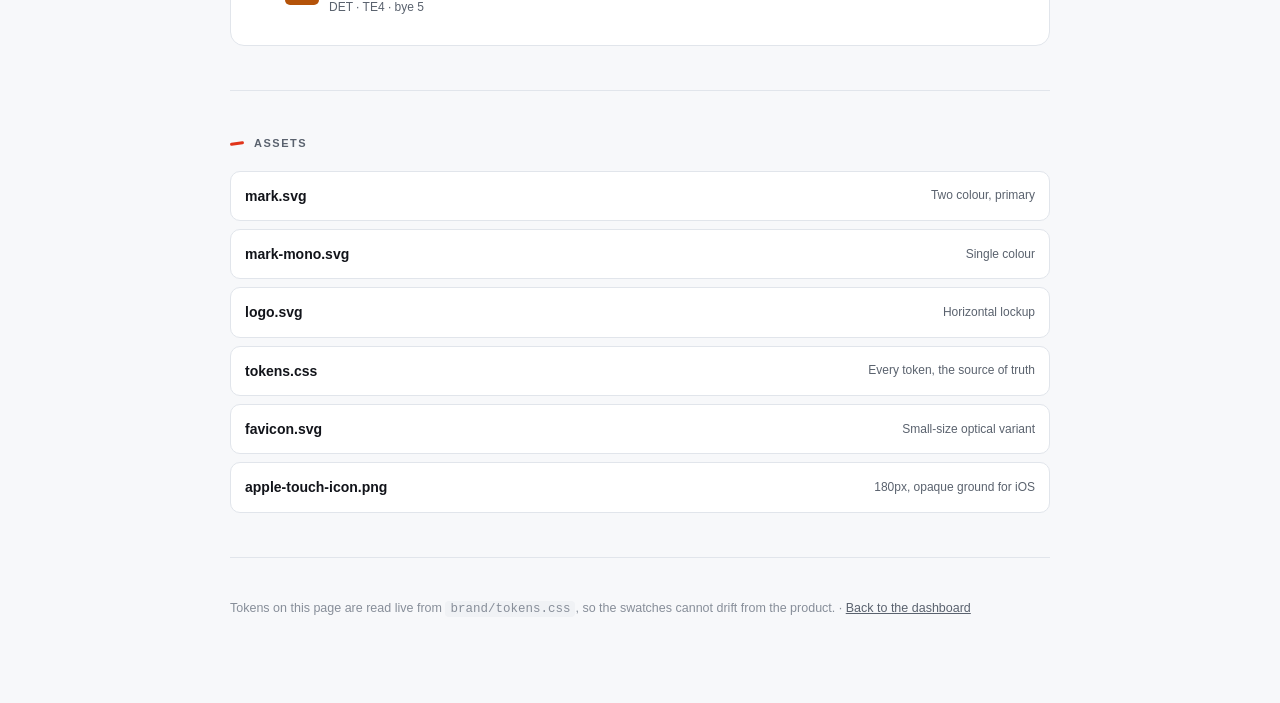
==== commit 466bef12: "Ship real icon files instead of an SVG data URI favicon The favicon was a single inline SVG data URI" ====
--- a/docs/brand.html
+++ b/docs/brand.html
@@ -5,7 +5,14 @@
 <meta name="viewport" content="width=device-width, initial-scale=1">
 <meta name="color-scheme" content="dark light">
 <title>Fantasy Companion — Brand</title>
-<link rel="icon" href="data:image/svg+xml,%3Csvg%20xmlns%3D%22http%3A%2F%2Fwww.w3.org%2F2000%2Fsvg%22%20viewBox%3D%220%200%2032%2032%22%20width%3D%2232%22%20height%3D%2232%22%20role%3D%22img%22%20aria-label%3D%22Fantasy%20Companion%22%3E%20%3Cg%20transform%3D%22rotate%28-8%2016%2016%29%22%3E%20%3Crect%20x%3D%224%22%20y%3D%226.6%22%20width%3D%2224%22%20height%3D%225.2%22%20rx%3D%222.6%22%20fill%3D%22%23FF5A36%22%2F%3E%20%3Crect%20x%3D%224%22%20y%3D%2214.4%22%20width%3D%2217%22%20height%3D%225.2%22%20rx%3D%222.6%22%20fill%3D%22%23E9EEF2%22%20opacity%3D%22.82%22%2F%3E%20%3Crect%20x%3D%224%22%20y%3D%2222.2%22%20width%3D%2210%22%20height%3D%225.2%22%20rx%3D%222.6%22%20fill%3D%22%23E9EEF2%22%20opacity%3D%22.42%22%2F%3E%20%3C%2Fg%3E%20%3C%2Fsvg%3E">
+<link rel="icon" href="favicon.ico?v=2" sizes="32x32">
+<link rel="icon" type="image/png" sizes="32x32" href="favicon-32.png?v=2">
+<link rel="icon" type="image/svg+xml" href="favicon.svg?v=2">
+<link rel="apple-touch-icon" href="apple-touch-icon.png?v=2">
+<link rel="manifest" href="site.webmanifest">
+<meta name="apple-mobile-web-app-title" content="Companion">
+<meta name="theme-color" media="(prefers-color-scheme: dark)" content="#0C0D10">
+<meta name="theme-color" media="(prefers-color-scheme: light)" content="#F7F8FA">
 <link rel="stylesheet" href="brand/tokens.css">
 <style>
 * { box-sizing: border-box; }
@@ -229,6 +236,23 @@
       <div class="panel" style="display:grid;place-items:center;gap:12px">
         <svg width="16" height="16" viewBox="0 0 32 32" style="color:var(--text)"><g transform="rotate(-8 16 16)"><rect x="4" y="6.6" width="24" height="5.2" rx="2.6" fill="#FF5A36"/><rect x="4" y="14.4" width="17" height="5.2" rx="2.6" fill="currentColor" opacity=".82"/><rect x="4" y="22.2" width="10" height="5.2" rx="2.6" fill="currentColor" opacity=".42"/></g></svg>
         <span class="ds muted" style="font-size:12px">16px, the floor</span>
+      </div>
+    </div>
+
+    <h3>The small-size variant</h3>
+    <p class="muted">Below about 32px the display mark stops working: the third bar sits
+      at 42% opacity and simply dissolves into the background, and the padding eats the
+      little space there is. <code>favicon.svg</code> and <code>favicon.ico</code> therefore
+      use an optically adjusted cut, with less padding, thicker bars, and the lower two
+      lifted to 92% and 62%. Same three shapes, same 8° lean, tuned to survive a browser tab.</p>
+    <div class="grid g2">
+      <div class="panel" style="display:grid;place-items:center;gap:10px">
+        <svg width="112" height="112" viewBox="0 0 32 32" style="color:var(--text)"><g transform="rotate(-8 16 16)"><rect x="4" y="6.6" width="24" height="5.2" rx="2.6" fill="#FF5A36"/><rect x="4" y="14.4" width="17" height="5.2" rx="2.6" fill="currentColor" opacity=".82"/><rect x="4" y="22.2" width="10" height="5.2" rx="2.6" fill="currentColor" opacity=".42"/></g></svg>
+        <span class="muted" style="font-size:12px">Display, 32px and up</span>
+      </div>
+      <div class="panel" style="display:grid;place-items:center;gap:10px">
+        <svg width="112" height="112" viewBox="0 0 32 32" style="color:var(--text)"><g transform="rotate(-8 16 16)"><rect x="2.5" y="5" width="27" height="6" rx="3" fill="#FF5A36"/><rect x="2.5" y="13" width="19" height="6" rx="3" fill="currentColor" opacity=".92"/><rect x="2.5" y="21" width="11" height="6" rx="3" fill="currentColor" opacity=".62"/></g></svg>
+        <span class="muted" style="font-size:12px">Small, favicons and tabs</span>
       </div>
     </div>
 
@@ -349,6 +373,8 @@
       <a href="brand/mark-mono.svg" download><span class="fn">mark-mono.svg</span><span class="ds">Single colour</span></a>
       <a href="brand/logo.svg" download><span class="fn">logo.svg</span><span class="ds">Horizontal lockup</span></a>
       <a href="brand/tokens.css" download><span class="fn">tokens.css</span><span class="ds">Every token, the source of truth</span></a>
+      <a href="favicon.svg" download><span class="fn">favicon.svg</span><span class="ds">Small-size optical variant</span></a>
+      <a href="apple-touch-icon.png" download><span class="fn">apple-touch-icon.png</span><span class="ds">180px, opaque ground for iOS</span></a>
     </div>
   </section>
 
